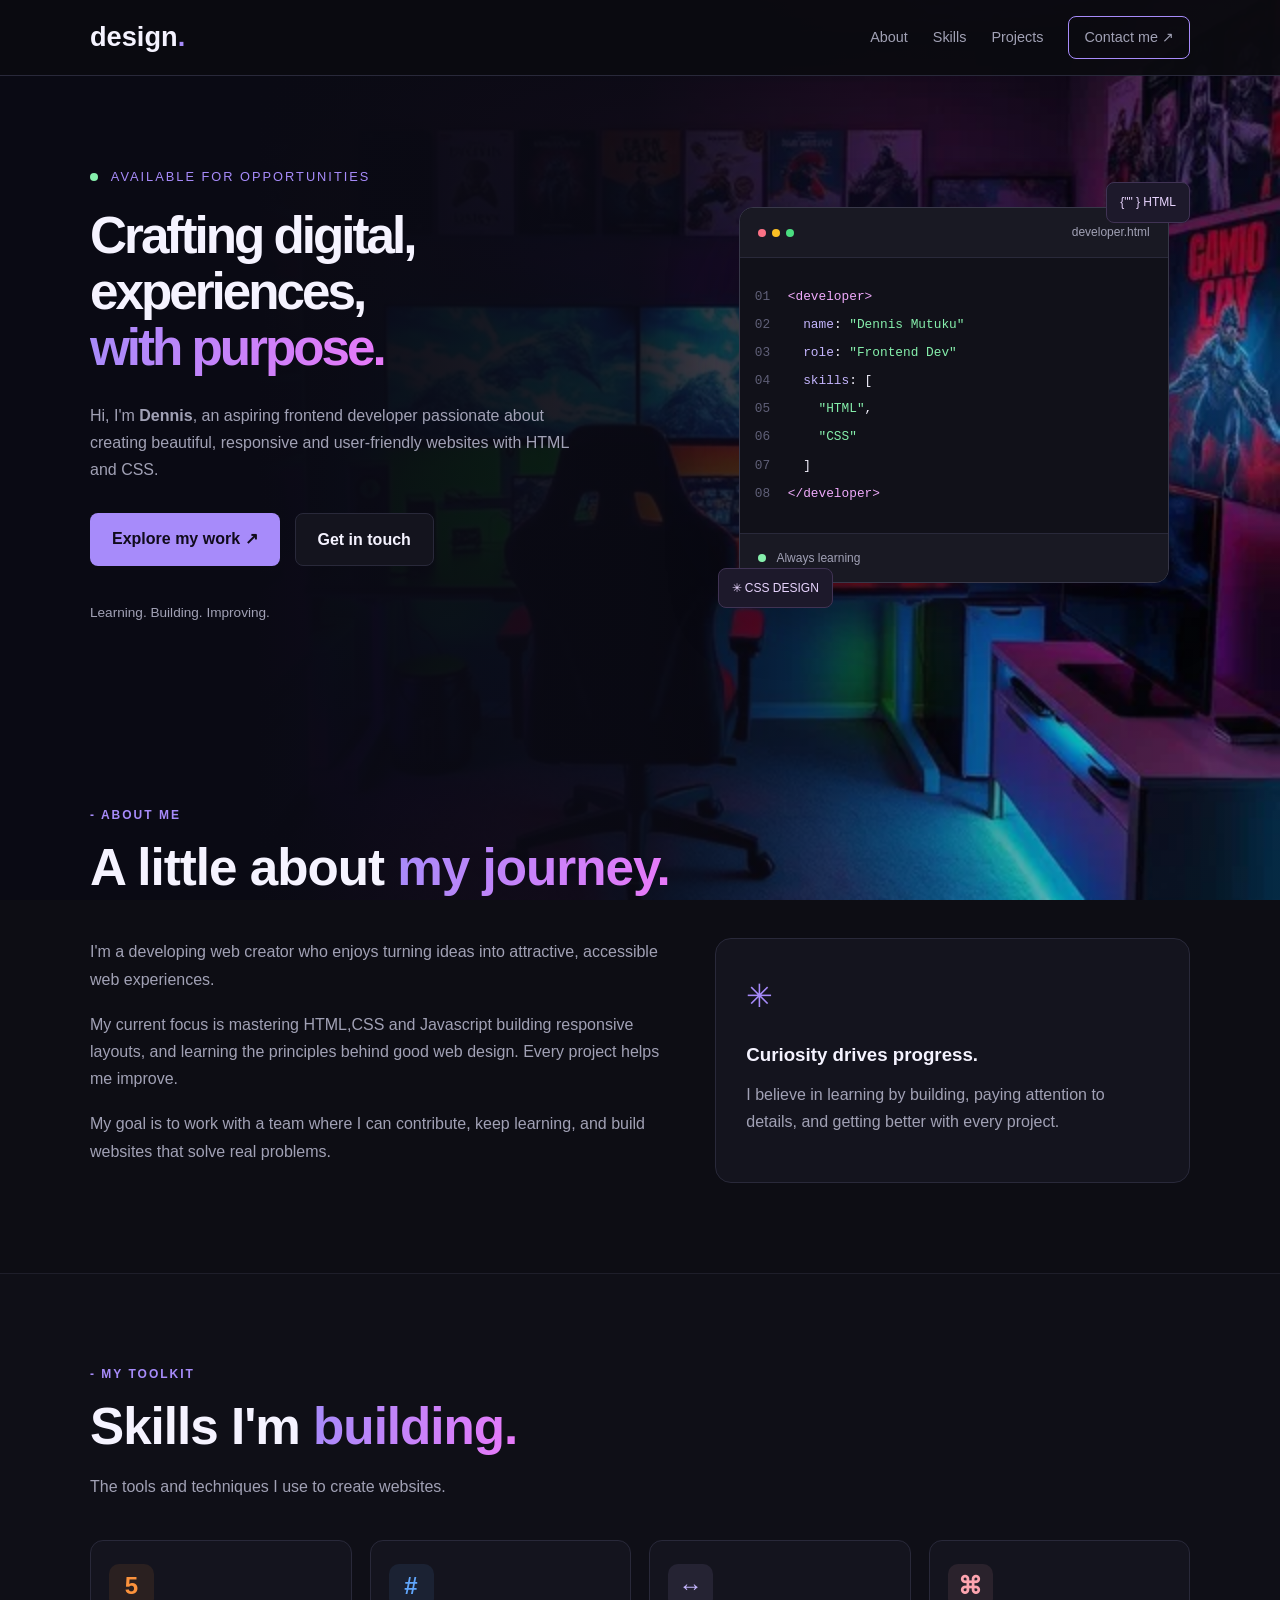
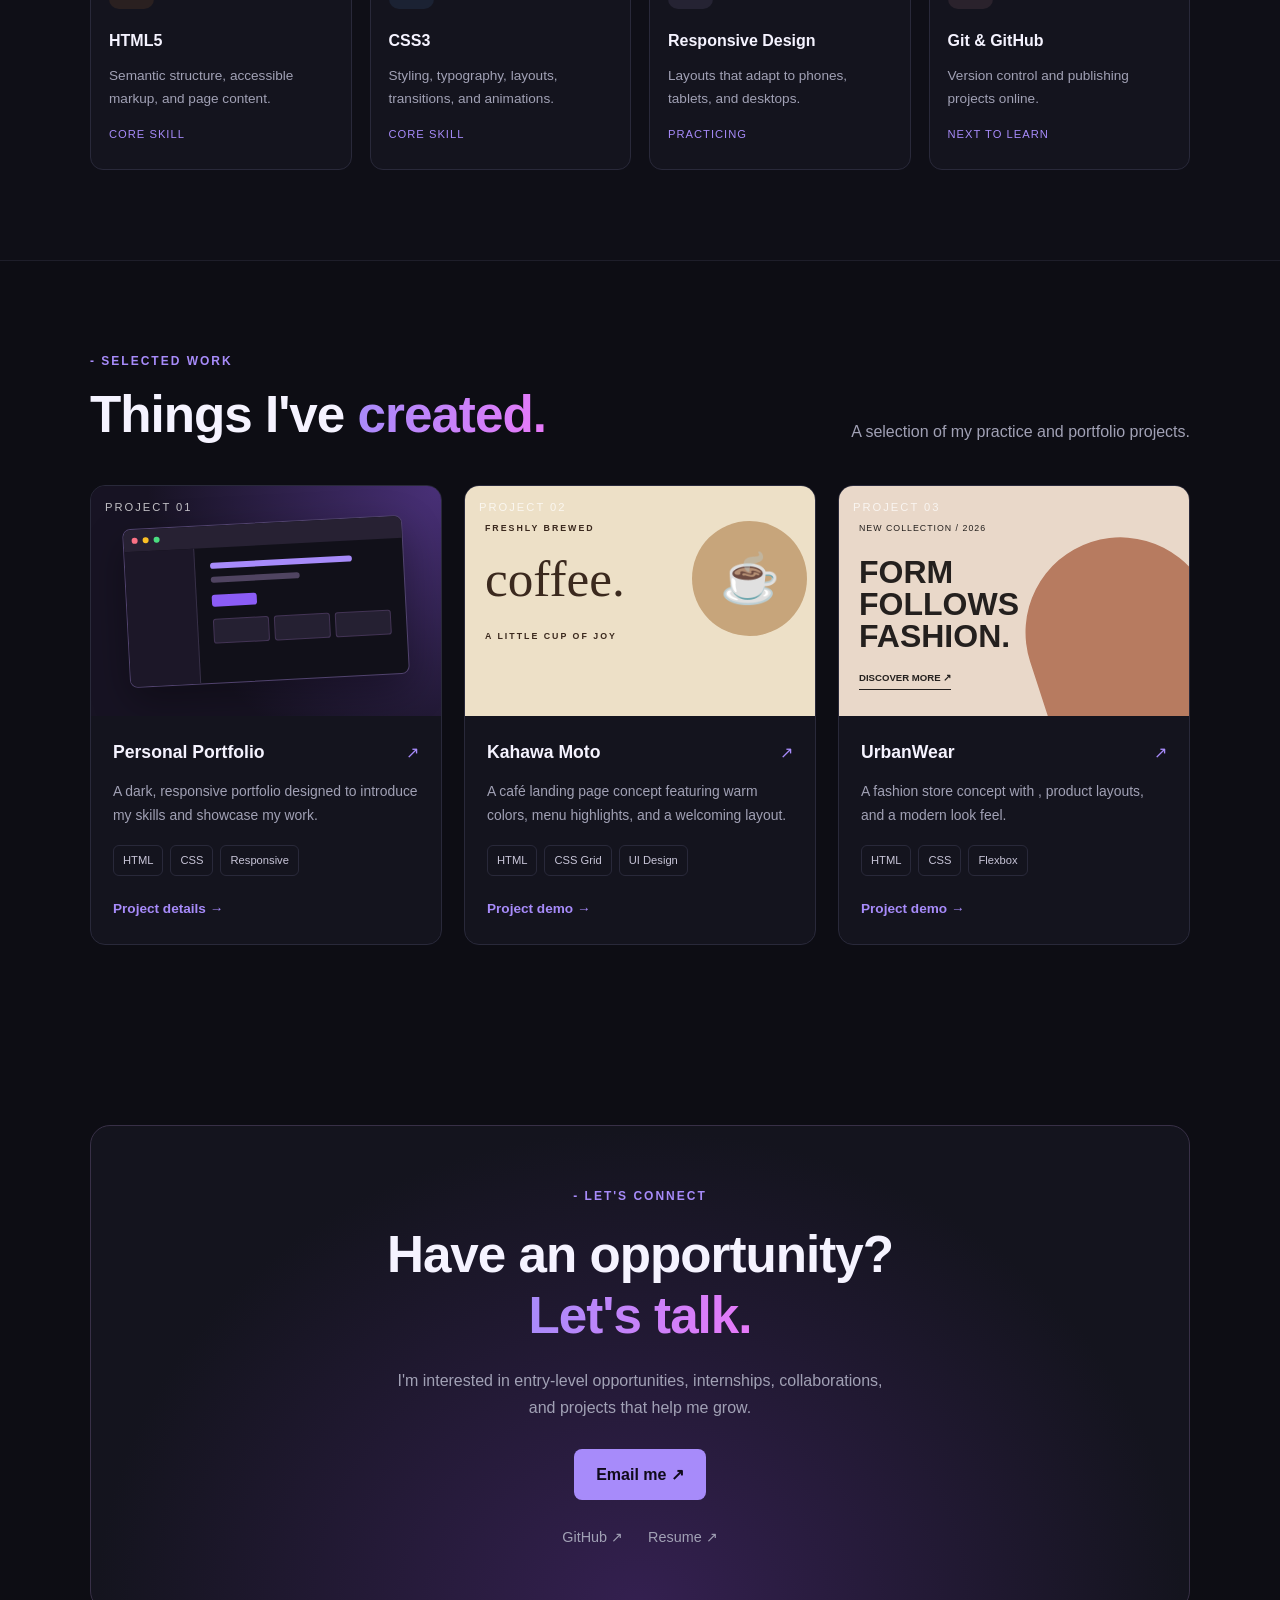
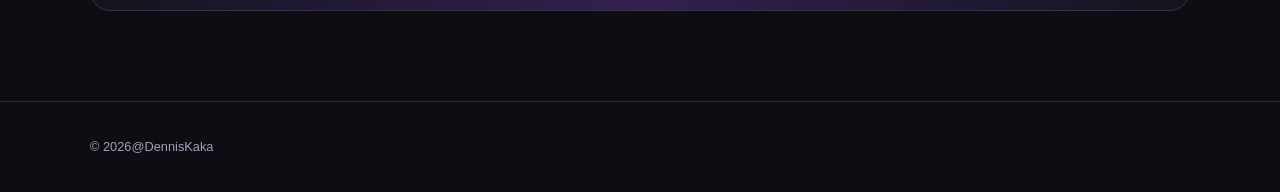
==== my-portfolio/Index.html @ 228232ad "Add files via upload" ====
<!DOCTYPE html>
<html lang="en">
<head>
  <meta charset="UTF-8">
  <meta name="viewport" content="width=device-width, initial-scale=1.0">

  <meta
    name="description"
    content="My Portfolio, frontend developer creating clean, responsive websites."
  >

  <title>Dennis Mutuku | Frontend Developer</title>

  <link rel="stylesheet" href="style.css">
</head>

<body>
  <!-- Navigation -->
  <header class="site-header">
    <nav class="container navbar" aria-label="Main navigation">
      <a class="logo" href="#home">design<span>.</span></a>

      <div class="nav-links">
        <a href="#about">About</a>
        <a href="#skills">Skills</a>
        <a href="#projects">Projects</a>
        <a class="nav-contact" href="#contact">Contact me ↗</a>
      </div>
    </nav>
  </header>

  <main>
    <!-- Hero section -->
    <section class="hero container" id="home">
      <div class="hero-content">
        
        <p class="eyebrow">
          <span class="status-dot"></span>
          AVAILABLE FOR OPPORTUNITIES
        </p>

        <h1>
          Crafting digital, <br>
          experiences, <br>
          <span class="gradient-text"> with purpose.</span>
        </h1>

        <p class="hero-description">
          Hi, I'm <strong>Dennis</strong>, an aspiring frontend
          developer passionate about creating beautiful, responsive
          and user-friendly websites with HTML and CSS.
        </p>

        <div class="hero-actions">
          <a class="button button-primary" href="#projects">
            Explore my work <span>↗</span>
          </a>

          <a class="button button-secondary" href="#contact">
            Get in touch
          </a>
        </div>

        <div class="hero-note">
          <p>Learning. Building. Improving.</p>
        </div>
      </div>

      <div class="hero-visual" aria-hidden="true">
        <div class="visual-glow"></div>

        <div class="code-card">
          <div class="code-topbar">
            <div class="window-dots">
              <span></span>
              <span></span>
              <span></span>
            </div>
            <span>developer.html</span>
          </div>

          <div class="code-content">
            <p><span class="line-number">01</span> <span class="pink">&lt;developer&gt;</span></p>
            <p><span class="line-number">02</span> &nbsp; <span class="purple">name</span>: <span class="green">"Dennis Mutuku"</span></p>
            <p><span class="line-number">03</span> &nbsp; <span class="purple">role</span>: <span class="green">"Frontend Dev"</span></p>
            <p><span class="line-number">04</span> &nbsp; <span class="purple">skills</span>: [</p>
            <p><span class="line-number">05</span> &nbsp; &nbsp; <span class="green">"HTML"</span>,</p>
            <p><span class="line-number">06</span> &nbsp; &nbsp; <span class="green">"CSS"</span></p>
            <p><span class="line-number">07</span> &nbsp; ]</p>
            <p><span class="line-number">08</span> <span class="pink">&lt;/developer&gt;</span></p>
          </div>

          <div class="code-footer">
            <span><span class="status-dot"></span> Always learning</span>
          </div>
        </div>

        <div class="floating-tag tag-top">{"</>" } HTML</div>
        <div class="floating-tag tag-bottom">✳ CSS DESIGN</div>
      </div>
    </section>

    <!-- About section -->
    <section class="section container" id="about">
      <div class="section-heading">
        <p class="section-label">- ABOUT ME</p>
        <h2>A little about <span class="gradient-text">my journey.</span></h2>
      </div>

      <div class="about-grid">
        <div class="about-copy">
          <p>
            I'm a developing web creator who enjoys turning ideas
            into attractive, accessible web experiences.
          </p>

          <p>
            My current focus is mastering HTML,CSS and Javascript building
            responsive layouts, and learning the principles behind
            good web design. Every project helps me improve.
          </p>

          <p>
            My goal is to work with a team where I can contribute,
            keep learning, and build websites that solve real problems.
          </p>
        </div>

        <div class="about-highlight">
          <span class="highlight-symbol">✳</span>
          <h3>Curiosity drives progress.</h3>
          <p>
            I believe in learning by building, paying attention
            to details, and getting better with every project.
          </p>
        </div>
      </div>
    </section>

    <!-- Skills section -->
    <section class="section section-muted" id="skills">
      <div class="container">
        <div class="section-heading">
          <p class="section-label">- MY TOOLKIT</p>
          <h2>Skills I'm <span class="gradient-text">building.</span></h2>
          <p class="section-description">
            The tools and techniques I use to create websites.
          </p>
        </div>

        <div class="skills-grid">
          <article class="skill-card">
            <div class="skill-icon html-icon">5</div>
            <h3>HTML5</h3>
            <p>Semantic structure, accessible markup, and page content.</p>
            <span class="skill-level">CORE SKILL</span>
          </article>

          <article class="skill-card">
            <div class="skill-icon css-icon">#</div>
            <h3>CSS3</h3>
            <p>Styling, typography, layouts, transitions, and animations.</p>
            <span class="skill-level">CORE SKILL</span>
          </article>

          <article class="skill-card">
            <div class="skill-icon responsive-icon">↔</div>
            <h3>Responsive Design</h3>
            <p>Layouts that adapt to phones, tablets, and desktops.</p>
            <span class="skill-level">PRACTICING</span>
          </article>

          <article class="skill-card">
            <div class="skill-icon git-icon">⌘</div>
            <h3>Git & GitHub</h3>
            <p>Version control and publishing projects online.</p>
            <span class="skill-level">NEXT TO LEARN</span>
          </article>
        </div>
      </div>
    </section>

    <!-- Projects section -->
    <section class="section container" id="projects">
      <div class="section-heading projects-heading">
        <div>
          <p class="section-label">- SELECTED WORK</p>
          <h2>Things I've <span class="gradient-text">created.</span></h2>
        </div>

        <p class="section-description">
          A selection of my practice and portfolio projects.
        </p>
      </div>

      <div class="projects-grid">
        <article class="project-card">
          <div class="project-preview preview-portfolio">
            <div class="mock-browser">
              <div class="mock-topbar">
                <span></span><span></span><span></span>
              </div>
              <div class="mock-portfolio">
                <div class="mock-sidebar"></div>
                <div class="mock-main">
                  <div class="mock-line"></div>
                  <div class="mock-line short"></div>
                  <div class="mock-button"></div>
                  <div class="mock-blocks">
                    <span></span><span></span><span></span>
                  </div>
                </div>
              </div>
            </div>
            <span class="project-number">PROJECT 01</span>
          </div>

          <div class="project-info">
            <div class="project-title-row">
              <h3>Personal Portfolio</h3>
              <span class="project-arrow">↗</span>
            </div>
            <p>
              A dark, responsive portfolio designed to introduce
              my skills and showcase my work.
            </p>
            <div class="tag-list">
              <span>HTML</span><span>CSS</span><span>Responsive</span>
            </div>
            <a class="text-link" href="#contact">
              Project details <span>→</span>
            </a>
          </div>
        </article>

        <article class="project-card">
          <div class="project-preview preview-coffee">
            <div class="coffee-art">
              <span class="coffee-small">FRESHLY BREWED</span>
              <span class="coffee-title">coffee.</span>
              <span class="coffee-circle">☕</span>
              <span class="coffee-caption">A LITTLE CUP OF JOY</span>
            </div>
            <span class="project-number">PROJECT 02</span>
          </div>

          <div class="project-info">
            <div class="project-title-row">
              <h3>Kahawa Moto</h3>
              <span class="project-arrow">↗</span>
            </div>
            <p>
              A café landing page concept featuring warm colors,
              menu highlights, and a welcoming layout.
            </p>
            <div class="tag-list">
              <span>HTML</span><span>CSS Grid</span><span>UI Design</span>
            </div>
            <a class="text-link" href="./kahawa-moto/index.html" target="_blank" rel="noopener noreferrer">
              Project demo <span>→</span>
            </a>
          </div>
        </article>

        <article class="project-card">
          <div class="project-preview preview-store">
            <div class="store-art">
              <span class="store-label">NEW COLLECTION / 2026</span>
              <span class="store-title">FORM<br>FOLLOWS<br>FASHION.</span>
              <span class="store-button">DISCOVER MORE ↗</span>
              <span class="store-shape"></span>
            </div>
            <span class="project-number">PROJECT 03</span>
          </div>

          <div class="project-info">
            <div class="project-title-row">
              <h3>UrbanWear</h3>
              <span class="project-arrow">↗</span>
            </div>
            <p>
              A fashion store concept with ,
              product layouts, and a modern look feel.
            </p>
            <div class="tag-list">
              <span>HTML</span><span>CSS</span><span>Flexbox</span>
            </div>
            <a class="text-link" href="./form-follows-fashion/index.html" target="_blank" rel="noopener noreferrer">
              Project demo <span>→</span>
            </a>
          </div>
        </article>
      </div>
    </section>

    <!-- Contact section -->
    <section class="section container" id="contact">
      <div class="contact-panel">
        <p class="section-label">- LET'S CONNECT</p>
        <h2>Have an opportunity?<br><span class="gradient-text">Let's talk.</span></h2>
        <p class="contact-description">
          I'm interested in entry-level opportunities, internships,
          collaborations, and projects that help me grow.
        </p>

        <a class="button button-primary"
           href="mailto:your.email@example.com">
          Email me <span>↗</span>
        </a>

        <div class="social-links">
          <a href="https://github.com/" target="_blank" rel="noopener noreferrer">
            GitHub ↗
          </a>
          <a href="https://drive.google.com/file/d/1FHN9YsnF0AHIFIs-LX670HdJHnUyd2U8/view?usp=sharing" target="_blank" rel="noopener noreferrer">
            Resume ↗
          </a>
        </div>
      </div>
    </section>
  </main>

  <!-- Footer -->
  <footer class="site-footer">
    <div class="container footer-inner">
      <p>© 2026@DennisKaka</p>
    </div>
  </footer>
</body>
</html>
---- my-portfolio/style.css ----
:root {
  --bg: #0d0d14;
  --card: #14141e;
  --border: #29293a;
  --text: #f5f3ff;
  --muted: #a1a1b5;
  --purple: #a78bfa;
  --pink: #e879f9;
}

* {
  margin: 0;
  padding: 0;
  box-sizing: border-box;
}

html {
  scroll-behavior: smooth;
  scroll-padding-top: 90px;
}

body {
  background: var(--bg);
  color: var(--text);
  font-family: Arial, Helvetica, sans-serif;
  line-height: 1.7;
}

a {
  color: inherit;
  text-decoration: none;
}

img {
  max-width: 100%;
  display: block;
}

.container {
  width: min(1100px, 90%);
  margin: auto;
}

section {
  padding: 90px 0;
}

/* ===== 2. NAVIGATION ===== */

.site-header {
  position: sticky;
  top: 0;
  z-index: 100;
  background: rgba(11, 11, 16, 0.95);
  border-bottom: 1px solid var(--border);
}

.navbar {
  min-height: 75px;
  display: flex;
  justify-content: space-between;
  align-items: center;
  gap: 20px;
}

.logo {
  font-size: 1.7rem;
  font-weight: 800;
}

.logo span {
  color: var(--purple);
}

.nav-links {
  display: flex;
  align-items: center;
  gap: 25px;
}

.nav-links a {
  color: var(--muted);
  font-size: 0.9rem;
  transition: color 0.3s;
}

.nav-links a:hover {
  color: var(--purple);
}

.nav-links .nav-contact {
  padding: 8px 15px;
  border: 1px solid var(--purple);
  border-radius: 8px;
}

/* ===== 3. HERO SECTION ===== */

.hero {
  min-height: 620px;
  display: grid;
  grid-template-columns: 1.1fr 0.9fr;
  align-items: center;
  gap: 50px;
}

/*.hero {
  position: relative;
  isolation: isolate;
  overflow: hidden;
  min-height: 600px;
}*/

/* Full-width background image */
.hero::before {
  content: "";
  position: absolute;
  inset: 0;
  z-index: -1;

  background-image:
    linear-gradient(
      to left,
      rgba(12, 12, 27, 0.1) 0%,
      rgba(10, 10, 20, 0.4) 25%,
      rgba(10, 10, 20, 0.9) 50%,
      #0a0a14 80%
    ),
    url("background.webp");

  background-size: cover;
  background-position: center;
  background-repeat: no-repeat;
}

.eyebrow {
  color: var(--purple);
  font-size: 0.8rem;
  letter-spacing: 2px;
  margin-bottom: 20px;
}

.status-dot {
  display: inline-block;
  width: 8px;
  height: 8px;
  background: #86efac;
  border-radius: 50%;
  margin-right: 8px;
}

.hero h1 {
  font-size: clamp(3rem, 4vw, 4rem);
  line-height: 1.1;
  letter-spacing: -3px;
}

.gradient-text {
  background: linear-gradient(100deg, var(--purple), var(--pink));
  -webkit-background-clip: text;
  background-clip: text;
  color: transparent;
}

.hero-description {
  max-width: 500px;
  margin-top: 25px;
  color: var(--muted);
}

.hero-actions {
  display: flex;
  flex-wrap: wrap;
  gap: 15px;
  margin-top: 30px;
}

.button {
  display: inline-block;
  padding: 12px 22px;
  border-radius: 8px;
  font-weight: 700;
  transition: transform 0.3s, background 0.3s;
}

.button:hover {
  transform: translateY(-3px);
}

.button-primary {
  background: var(--purple);
  color: #100b1b;
}

.button-primary:hover {
  background: var(--pink);
}

.button-secondary {
  border: 1px solid var(--border);
  background: var(--card);
}

.hero-note {
  margin-top: 35px;
  color: var(--muted);
  font-size: 0.85rem;
}

/* ===== 4. CODE PREVIEW ===== */

.hero-visual {
  position: relative;
  display: grid;
  place-items: center;
  padding: 30px 0;
}

.visual-glow {
  position: absolute;
  width: 75%;
  aspect-ratio: 1;
  background: #7c3aed;
  opacity: 0.15;
  filter: blur(80px);
  border-radius: 50%;
}

.code-card {
  position: relative;
  width: 100%;
  max-width: 430px;
  overflow: hidden;
  border: 1px solid #383849;
  border-radius: 14px;
  background: #111119;
  box-shadow: 0 25px 70px #0005;
}

.code-topbar,
.code-footer {
  display: flex;
  justify-content: space-between;
  align-items: center;
  padding: 14px 18px;
  background: #191923;
  color: var(--muted);
  font-size: 0.75rem;
}

.code-topbar {
  border-bottom: 1px solid var(--border);
}

.window-dots {
  display: flex;
  gap: 6px;
}

.window-dots span {
  width: 8px;
  height: 8px;
  border-radius: 50%;
  background: #fb7185;
}

.window-dots span:nth-child(2) {
  background: #fbbf24;
}

.window-dots span:nth-child(3) {
  background: #4ade80;
}

.code-content {
  padding: 25px 15px;
  overflow-x: auto;
}

.code-content p {
  font-family: monospace;
  font-size: 0.8rem;
  line-height: 2.2;
  white-space: pre;
}

.line-number {
  color: #606078;
  margin-right: 10px;
}

.pink {
  color: #f0abfc;
}

.purple {
  color: #c4b5fd;
}

.green {
  color: #86efac;
}

.code-footer {
  border-top: 1px solid var(--border);
}

.floating-tag {
  position: absolute;
  padding: 9px 13px;
  background: #1d192b;
  border: 1px solid #403354;
  border-radius: 8px;
  color: #e9d5ff;
  font-size: 0.75rem;
}

.tag-top {
  top: 5px;
  right: 0;
}

.tag-bottom {
  bottom: 5px;
  left: 0;
}

/* ===== 5. SECTION HEADINGS ===== */

.section-label {
  color: var(--purple);
  font-size: 0.75rem;
  font-weight: bold;
  letter-spacing: 2px;
  margin-bottom: 12px;
}

.section-heading {
  margin-bottom: 40px;
}

.section-heading h2,
.contact-panel h2 {
  font-size: clamp(2rem, 4vw, 3.2rem);
  line-height: 1.2;
  letter-spacing: -1px;
}

.section-description {
  max-width: 500px;
  margin-top: 15px;
  color: var(--muted);
}

/* ===== 6. ABOUT SECTION ===== */

.section-muted {
  background: #0f0f17;
  border-block: 1px solid #1e1e2a;
}

.about-grid {
  display: grid;
  grid-template-columns: 1.1fr 0.9fr;
  gap: 45px;
}

.about-copy p {
  color: var(--muted);
  margin-bottom: 18px;
}

.about-highlight {
  padding: 30px;
  border: 1px solid var(--border);
  border-radius: 16px;
  background: var(--card);
}

.highlight-symbol {
  font-size: 2rem;
  color: var(--purple);
}

.about-highlight h3 {
  margin: 15px 0 10px;
}

.about-highlight p {
  color: var(--muted);
}

/* ===== 7. SKILLS SECTION ===== */

.skills-grid {
  display: grid;
  grid-template-columns: repeat(4, minmax(0, 1fr));
  gap: 18px;
}

.skill-card {
  padding: 23px 18px;
  background: var(--card);
  border: 1px solid var(--border);
  border-radius: 13px;
  transition: transform 0.3s, border-color 0.3s;
}

.skill-card:hover {
  transform: translateY(-5px);
  border-color: var(--purple);
}

.skill-icon {
  width: 45px;
  height: 45px;
  display: grid;
  place-items: center;
  margin-bottom: 18px;
  border-radius: 10px;
  font-size: 1.5rem;
  font-weight: bold;
}

.html-icon {
  color: #fb923c;
  background: #fb923c18;
}

.css-icon {
  color: #60a5fa;
  background: #60a5fa18;
}

.responsive-icon {
  color: #c4b5fd;
  background: #c4b5fd18;
}

.git-icon {
  color: #fda4af;
  background: #fda4af18;
}

.skill-card h3 {
  font-size: 1rem;
}

.skill-card p {
  color: var(--muted);
  font-size: 0.85rem;
  margin-top: 10px;
}

.skill-level {
  display: inline-block;
  color: var(--purple);
  font-size: 0.7rem;
  margin-top: 15px;
  letter-spacing: 1px;
}

/* ===== 8. PROJECT CARDS ===== */

.projects-heading {
  display: flex;
  align-items: end;
  justify-content: space-between;
  gap: 25px;
}

.projects-grid {
  display: grid;
  grid-template-columns: repeat(3, minmax(0, 1fr));
  gap: 22px;
}

.project-card {
  overflow: hidden;
  min-width: 0;
  background: var(--card);
  border: 1px solid var(--border);
  border-radius: 15px;
  transition: transform 0.3s, border-color 0.3s;
}

.project-card:hover {
  transform: translateY(-5px);
  border-color: #7658b7;
}

.project-preview {
  position: relative;
  min-height: 230px;
  display: grid;
  place-items: center;
  overflow: hidden;
}

.project-number {
  position: absolute;
  top: 12px;
  left: 14px;
  font-size: 0.7rem;
  letter-spacing: 2px;
  color: #ffffffbb;
}

/* Portfolio preview */

.preview-portfolio {
  background: radial-gradient(circle at top right, #493078, #171323 70%);
}

.mock-browser {
  width: 80%;
  overflow: hidden;
  border: 1px solid #51436e;
  border-radius: 8px;
  background: #111019;
  transform: rotate(-3deg);
  box-shadow: 0 15px 40px #0005;
}

.mock-topbar {
  display: flex;
  gap: 5px;
  padding: 8px;
  background: #272133;
}

.mock-topbar span {
  width: 6px;
  height: 6px;
  border-radius: 50%;
  background: #fb7185;
}

.mock-topbar span:nth-child(2) {
  background: #fbbf24;
}

.mock-topbar span:nth-child(3) {
  background: #4ade80;
}

.mock-portfolio {
  display: flex;
  min-height: 135px;
}

.mock-sidebar {
  width: 25%;
  background: #1c1728;
  border-right: 1px solid #373047;
}

.mock-main {
  flex: 1;
  padding: 15px;
}

.mock-line {
  width: 80%;
  height: 6px;
  margin-bottom: 8px;
  border-radius: 5px;
  background: var(--purple);
}

.mock-line.short {
  width: 50%;
  background: #504461;
}

.mock-button {
  width: 45px;
  height: 12px;
  margin-top: 12px;
  background: #8b5cf6;
  border-radius: 3px;
}

.mock-blocks {
  display: flex;
  gap: 5px;
  margin-top: 12px;
}

.mock-blocks span {
  flex: 1;
  height: 25px;
  border: 1px solid #433455;
  background: #252032;
  border-radius: 3px;
}

/* Coffee shop preview */

.preview-coffee {
  background: #ede0c7;
  color: #3b291e;
}

.coffee-art {
  position: relative;
  width: 100%;
  height: 230px;
  padding: 35px 20px;
  overflow: hidden;
}

.coffee-small,
.coffee-caption {
  display: block;
  position: relative;
  z-index: 1;
  font-size: 0.55rem;
  font-weight: bold;
  letter-spacing: 2px;
}

.coffee-title {
  display: block;
  position: relative;
  z-index: 1;
  margin-top: 15px;
  font-family: Georgia, serif;
  font-size: clamp(2.2rem, 4vw, 3.3rem);
  line-height: 1.1;
}

.coffee-circle {
  position: absolute;
  top: 35px;
  right: 8px;
  width: 115px;
  height: 115px;
  display: grid;
  place-items: center;
  border-radius: 50%;
  background: #c7a57b;
  font-size: 3rem;
}

.coffee-caption {
  margin-top: 22px;
}

/* Fashion store preview */

.preview-store {
  background: #e9d8c9;
  color: #24201e;
}

.store-art {
  position: relative;
  width: 100%;
  height: 230px;
  padding: 35px 20px;
  overflow: hidden;
}

.store-label,
.store-title,
.store-button {
  position: relative;
  z-index: 1;
  display: block;
}

.store-label {
  font-size: 0.55rem;
  letter-spacing: 1px;
}

.store-title {
  margin-top: 20px;
  font-size: 2rem;
  font-weight: 900;
  line-height: 1;
}

.store-button {
  width: fit-content;
  margin-top: 18px;
  padding-bottom: 3px;
  border-bottom: 1px solid #24201e;
  font-size: 0.6rem;
  font-weight: bold;
}

.store-shape {
  position: absolute;
  right: -35px;
  bottom: -65px;
  width: 190px;
  height: 245px;
  border-radius: 100px 100px 0 0;
  background: #b77b60;
  transform: rotate(-18deg);
}

/* Project details */

.project-info {
  padding: 22px;
}

.project-title-row {
  display: flex;
  justify-content: space-between;
  align-items: center;
  gap: 10px;
}

.project-title-row h3 {
  font-size: 1.1rem;
}

.project-arrow {
  color: var(--purple);
}

.project-info > p {
  margin-top: 12px;
  color: var(--muted);
  font-size: 0.87rem;
}

.tag-list {
  display: flex;
  flex-wrap: wrap;
  gap: 7px;
  margin: 18px 0;
}

.tag-list span {
  padding: 5px 9px;
  border: 1px solid var(--border);
  border-radius: 6px;
  color: #c8c5d8;
  font-size: 0.7rem;
}

.text-link {
  display: inline-block;
  color: var(--purple);
  font-size: 0.85rem;
  font-weight: bold;
}

.text-link:hover {
  color: var(--pink);
}

.projects-note {
  margin-top: 25px;
  color: var(--muted);
  font-size: 0.82rem;
}

/* ===== 9. CONTACT SECTION ===== */

.contact-panel {
  padding: 60px 25px;
  text-align: center;
  border: 1px solid #383047;
  border-radius: 20px;
  background: radial-gradient(ellipse at bottom, #342050, var(--card) 70%);
}

.contact-panel h2 {
  margin-top: 18px;
}

.contact-description {
  max-width: 500px;
  margin: 20px auto 28px;
  color: var(--muted);
}

.social-links {
  display: flex;
  justify-content: center;
  flex-wrap: wrap;
  gap: 25px;
  margin-top: 25px;
}

.social-links a {
  color: var(--muted);
  font-size: 0.9rem;
}

.social-links a:hover {
  color: var(--purple);
}

/* ===== 10. FOOTER ===== */

.site-footer {
  border-top: 1px solid var(--border);
}

.footer-inner {
  min-height: 90px;
  display: flex;
  justify-content: space-between;
  align-items: center;
  gap: 20px;
}

.footer-inner p {
  color: var(--muted);
  font-size: 0.8rem;
}

/* ===== 11. TABLET RESPONSIVENESS ===== */

@media (max-width: 900px) {
  .hero {
    grid-template-columns: 1fr 0.85fr;
    gap: 25px;
  }

  .hero h1 {
    font-size: clamp(3rem, 6vw, 4rem);
    letter-spacing: -2px;
  }

  .skills-grid {
    grid-template-columns: repeat(2, minmax(0, 1fr));
  }

  .projects-grid {
    grid-template-columns: repeat(2, minmax(0, 1fr));
  }

  .project-card:last-child {
    grid-column: 1 / -1;
  }

  .about-grid {
    gap: 25px;
  }
}

/* ===== 12. MOBILE RESPONSIVENESS ===== */

@media (max-width: 600px) {
  .container {
    width: 90%;
  }

  section {
    padding: 65px 0;
  }

  .navbar {
    padding: 12px 0;
    flex-wrap: wrap;
    gap: 12px;
  }

  .logo {
    font-size: 1.5rem;
  }

  .nav-links {
    width: 100%;
    justify-content: space-between;
    gap: 8px;
  }

  .nav-links a {
    font-size: 0.75rem;
  }

  .nav-links .nav-contact {
    padding: 5px 9px;
  }

  .hero {
    min-height: auto;
    grid-template-columns: 1fr;
    gap: 30px;
    padding-top: 65px;
  }

  .hero h1 {
    font-size: clamp(2.8rem, 12vw, 4rem);
    letter-spacing: -2px;
  }

  .hero-description {
    font-size: 0.95rem;
  }

  .hero-visual {
    margin-top: 10px;
  }

  .code-content p {
    font-size: 0.7rem;
  }

  .section-heading {
    margin-bottom: 30px;
  }

  .section-heading h2 {
    font-size: 2.2rem;
  }

  .about-grid {
    grid-template-columns: 1fr;
    gap: 25px;
  }

  .about-highlight {
    padding: 25px;
  }

  .skills-grid {
    grid-template-columns: repeat(2, minmax(0, 1fr));
    gap: 12px;
  }

  .skill-card {
    padding: 18px 13px;
  }

  .projects-heading {
    align-items: flex-start;
    flex-direction: column;
    gap: 10px;
  }

  .projects-grid {
    grid-template-columns: 1fr;
  }

  .project-card:last-child {
    grid-column: auto;
  }

  .project-info > p {
    min-height: 0;
  }

  .contact-panel {
    padding: 45px 18px;
  }

  .contact-panel h2 {
    font-size: 2.4rem;
  }

  .footer-inner {
    padding: 22px 0;
    flex-direction: column;
    justify-content: center;
    text-align: center;
    gap: 8px;
  }
}

/* ===== 13. SMALL PHONES ===== */

@media (max-width: 360px) {
  .nav-links {
    gap: 5px;
  }

  .nav-links a {
    font-size: 0.68rem;
  }

  .hero-actions {
    flex-direction: column;
  }

  .skills-grid {
    grid-template-columns: 1fr;
  }

  .floating-tag {
    font-size: 0.65rem;
    padding: 7px 9px;
  }
}

/* ===== 14. ACCESSIBILITY ===== */

a:focus-visible {
  outline: 2px solid var(--purple);
  outline-offset: 4px;
}

@media (prefers-reduced-motion: reduce) {
  html {
    scroll-behavior: auto;
  }

  *,
  *::before,
  *::after {
    transition-duration: 0.01ms !important;
    animation-duration: 0.01ms !important;
  }
}
```
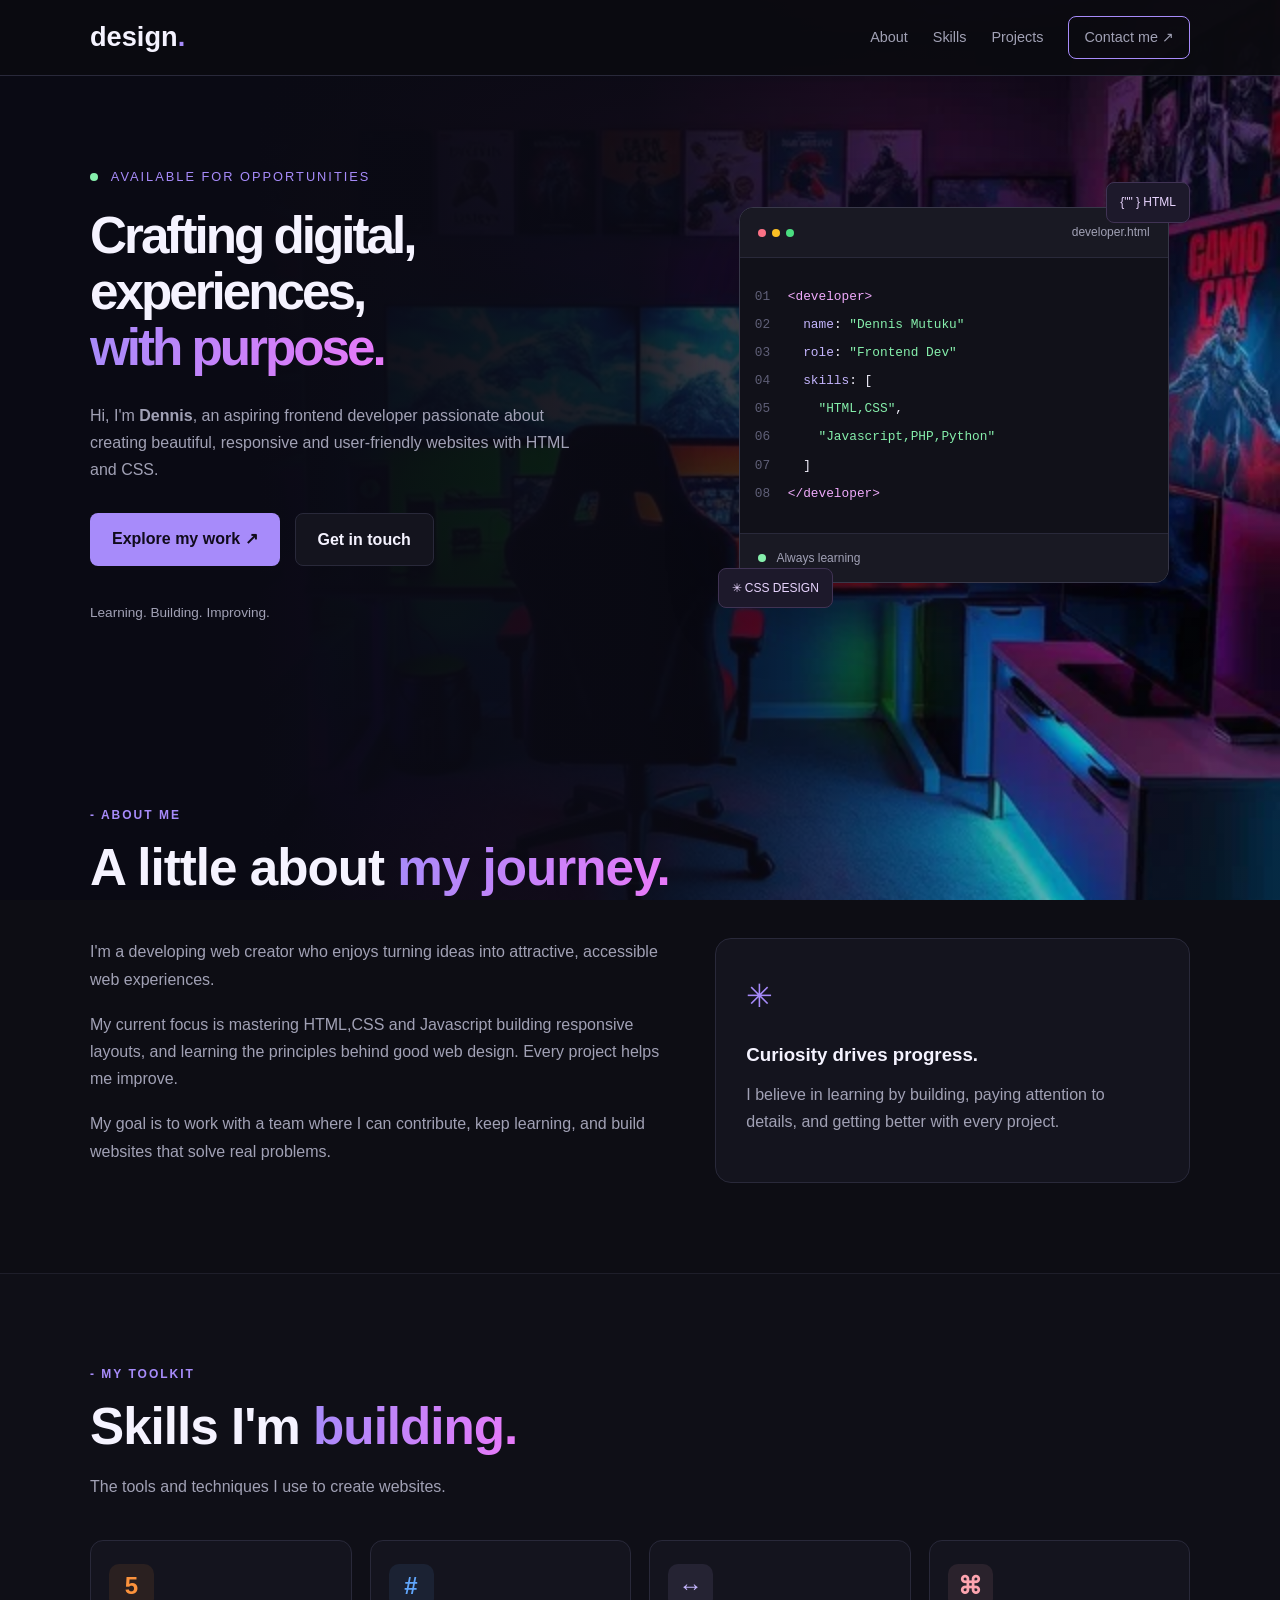
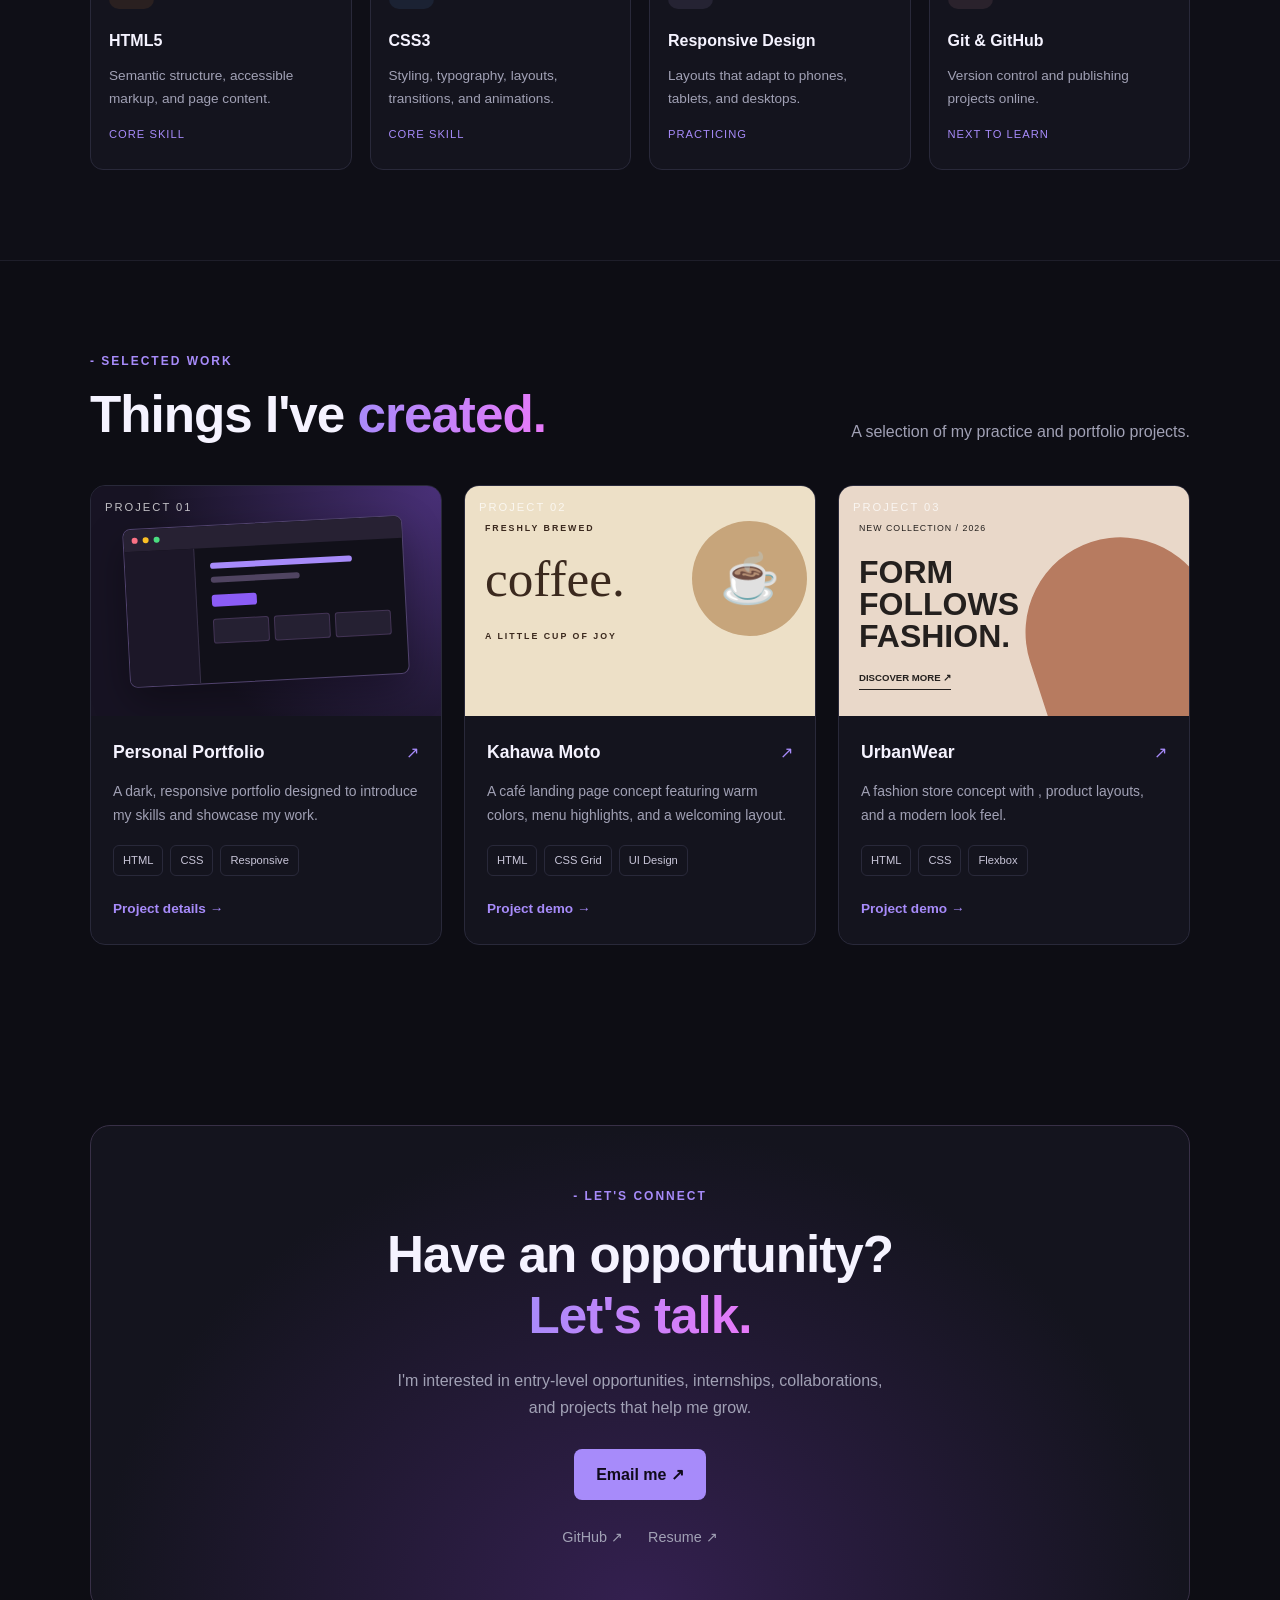
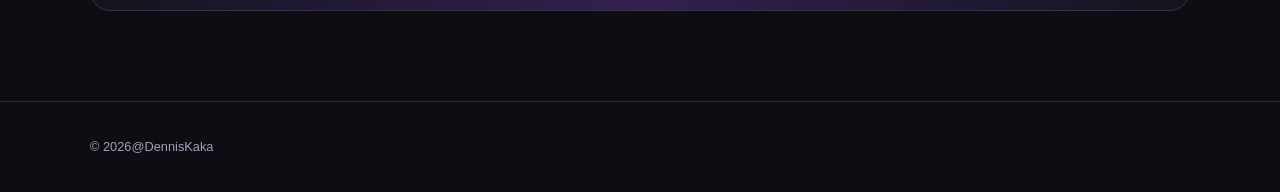
==== commit 16f30fce: "Update Index.html" ====
--- a/my-portfolio/Index.html
+++ b/my-portfolio/Index.html
@@ -85,8 +85,8 @@
             <p><span class="line-number">02</span> &nbsp; <span class="purple">name</span>: <span class="green">"Dennis Mutuku"</span></p>
             <p><span class="line-number">03</span> &nbsp; <span class="purple">role</span>: <span class="green">"Frontend Dev"</span></p>
             <p><span class="line-number">04</span> &nbsp; <span class="purple">skills</span>: [</p>
-            <p><span class="line-number">05</span> &nbsp; &nbsp; <span class="green">"HTML"</span>,</p>
-            <p><span class="line-number">06</span> &nbsp; &nbsp; <span class="green">"CSS"</span></p>
+            <p><span class="line-number">05</span> &nbsp; &nbsp; <span class="green">"HTML,CSS"</span>,</p>
+            <p><span class="line-number">06</span> &nbsp; &nbsp; <span class="green">"Javascript,PHP,Python"</span></p>
             <p><span class="line-number">07</span> &nbsp; ]</p>
             <p><span class="line-number">08</span> <span class="pink">&lt;/developer&gt;</span></p>
           </div>
